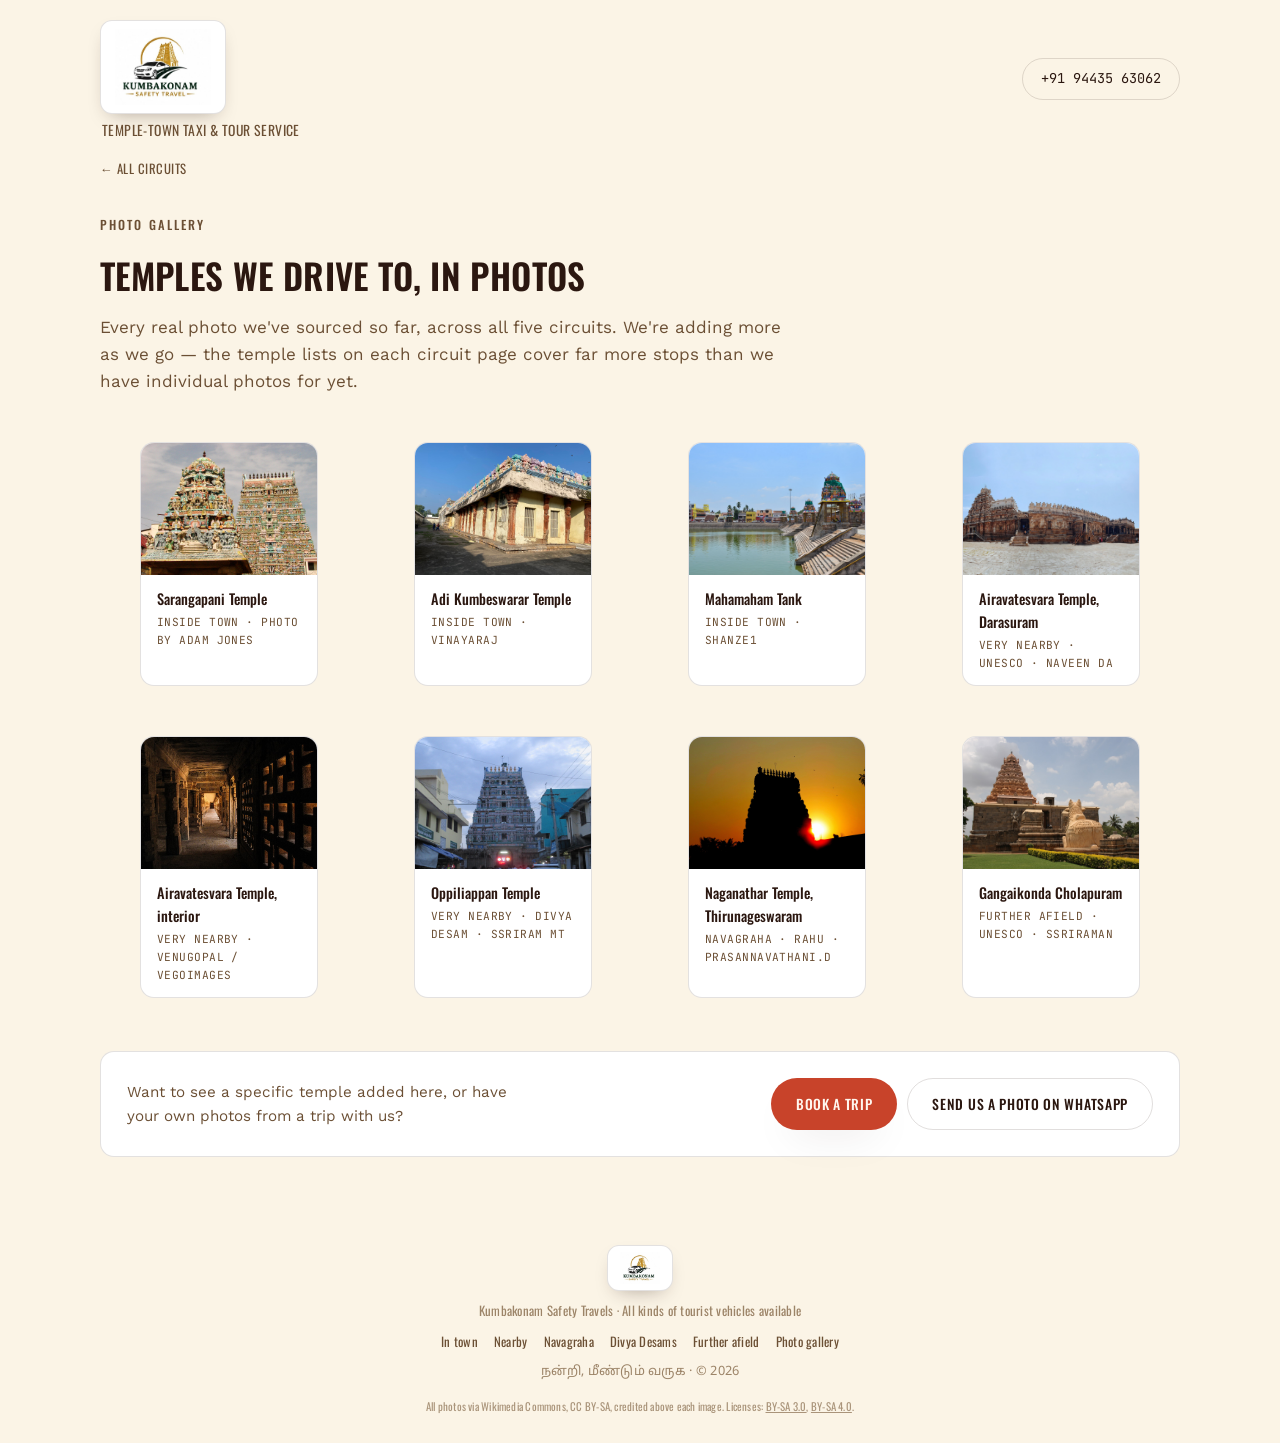
==== gallery.html @ 068ab3b4 "Initial commit: Kumbakonam Safety Travels landing page Static multi-page site: home page, five templ" ====
<!doctype html>
<html lang="en">
<head>
<meta charset="UTF-8">
<meta name="viewport" content="width=device-width, initial-scale=1">
<title>Temple Photo Gallery &mdash; Kumbakonam Safety Travels</title>
<link rel="preconnect" href="https://fonts.googleapis.com">
<link rel="preconnect" href="https://fonts.gstatic.com" crossorigin>
<link rel="stylesheet" href="https://fonts.googleapis.com/css2?family=Oswald:wght@300;400;500;600;700&family=Work+Sans:wght@400;500;600;700&family=JetBrains+Mono:wght@400;500;600&family=Noto+Sans+Tamil:wght@400;500;600&display=swap">
<link rel="stylesheet" href="site.css">
</head>
<body>

<header class="site">
  <a class="brand-link" href="index.html">
    <div class="brand">
      <span class="logo-plate"><img src="logo.jpeg" alt="Kumbakonam Safety Travels logo"></span>
      <span class="brand-text">Temple-town taxi &amp; tour service</span>
    </div>
  </a>
  <a class="header-call mono" href="tel:+919443563062">+91 94435 63062</a>
</header>

<main>
  <div style="max-width:1080px; margin:0 auto; padding-inline:0;">
    <a class="back-link" href="index.html#circuits">&larr; All circuits</a>
  </div>

  <section style="padding-top:12px;">
    <div class="section-head">
      <p class="eyebrow">Photo gallery</p>
      <h2>Temples we drive to, in photos</h2>
      <p>Every real photo we've sourced so far, across all five circuits. We're adding more as we go &mdash; the temple lists on each circuit page cover far more stops than we have individual photos for yet.</p>
    </div>

    <div class="gallery-grid">
      <figure class="gallery-item">
        <img src="gopurams-skyline.jpg" alt="Sarangapani Temple's twin gopuram towers in Kumbakonam">
        <figcaption>Sarangapani Temple<span>Inside town &middot; Photo by Adam Jones</span></figcaption>
      </figure>
      <figure class="gallery-item">
        <img src="adi-kumbeswarar.jpg" alt="Painted temple corridor at Adi Kumbeswarar Temple">
        <figcaption>Adi Kumbeswarar Temple<span>Inside town &middot; Vinayaraj</span></figcaption>
      </figure>
      <figure class="gallery-item">
        <img src="mahamaham-tank.jpg" alt="Mahamaham tank with temple gopurams and the town behind it">
        <figcaption>Mahamaham Tank<span>Inside town &middot; Shanze1</span></figcaption>
      </figure>
      <figure class="gallery-item">
        <img src="darasuram-panorama.jpg" alt="Airavatesvara Temple complex at Darasuram">
        <figcaption>Airavatesvara Temple, Darasuram<span>Very nearby &middot; UNESCO &middot; Naveen da</span></figcaption>
      </figure>
      <figure class="gallery-item">
        <img src="darasuram-temple.jpg" alt="Carved stone pillared corridor inside Airavatesvara Temple">
        <figcaption>Airavatesvara Temple, interior<span>Very nearby &middot; Venugopal / Vegoimages</span></figcaption>
      </figure>
      <figure class="gallery-item">
        <img src="oppiliappan.jpg" alt="Oppiliappan Temple gopuram tower at dusk">
        <figcaption>Oppiliappan Temple<span>Very nearby &middot; Divya Desam &middot; Ssriram mt</span></figcaption>
      </figure>
      <figure class="gallery-item">
        <img src="thirunageswaram.jpg" alt="Silhouette of the Naganathar Temple gopuram at Thirunageswaram at sunset">
        <figcaption>Naganathar Temple, Thirunageswaram<span>Navagraha &middot; Rahu &middot; Prasannavathani.D</span></figcaption>
      </figure>
      <figure class="gallery-item">
        <img src="gangaikonda-front.jpg" alt="Brihadeeswara Temple tower and Nandi statue at Gangaikonda Cholapuram">
        <figcaption>Gangaikonda Cholapuram<span>Further afield &middot; UNESCO &middot; Ssriraman</span></figcaption>
      </figure>
    </div>

    <div class="pkg-cta" style="margin-top:36px;">
      <p>Want to see a specific temple added here, or have your own photos from a trip with us?</p>
      <div class="actions">
        <a class="btn btn-primary" href="index.html#booking">Book a trip</a>
        <a class="btn btn-ghost" href="https://wa.me/919443563062" target="_blank" rel="noopener">Send us a photo on WhatsApp</a>
      </div>
    </div>
  </section>
</main>

<footer class="site">
  <span class="logo-plate"><img src="logo.jpeg" alt="Kumbakonam Safety Travels logo"></span>
  <p>Kumbakonam Safety Travels &middot; All kinds of tourist vehicles available</p>
  <nav>
    <a href="package-in-town.html">In town</a>
    <a href="package-nearby.html">Nearby</a>
    <a href="package-navagraha.html">Navagraha</a>
    <a href="package-divya-desam.html">Divya Desams</a>
    <a href="package-further.html">Further afield</a>
    <a href="gallery.html">Photo gallery</a>
  </nav>
  <p class="tamil">நன்றி, மீண்டும் வருக &middot; &copy; 2026</p>
  <p class="credits">All photos via Wikimedia Commons, CC BY-SA, credited above each image. Licenses: <a href="https://creativecommons.org/licenses/by-sa/3.0/" target="_blank" rel="noopener">BY-SA 3.0</a>, <a href="https://creativecommons.org/licenses/by-sa/4.0/" target="_blank" rel="noopener">BY-SA 4.0</a>.</p>
</footer>
</body>
</html>
---- site.css ----
:root{
  --bg:#FBF4E6;
  --bg-deep:#F2E2C4;
  --surface:#FFFFFF;
  --input-bg:#FFFFFF;
  --ink:#2B1710;
  --ink-soft:#6B4F34;
  --ink-faint:#9C8468;
  --on-light:#2B1710;
  --on-light-soft:#6B4F34;
  --line:rgba(43,23,16,0.14);
  --line-light:rgba(43,23,16,0.13);
  --primary:#9E5B20;
  --primary-deep:#8A4C18;
  --accent:#C8432A;
  --accent-ink:#FFF6EE;
  --maroon:#7A2518;
  --gold-soft:#96691E;
  --success:#2F7D4F;
  --shadow:0 18px 40px -22px rgba(43,23,16,0.28);
}

*{box-sizing:border-box;}
html{-webkit-text-size-adjust:100%;}
body{
  margin:0;
  background:var(--bg);
  color:var(--ink);
  font-family:"Work Sans","Noto Sans Tamil",system-ui,sans-serif;
  font-size:17px;
  line-height:1.6;
  padding-inline:20px;
}
@media (min-width:640px){ body{ padding-inline:40px; } }

h1,h2,h3,h4{ font-family:"Oswald",sans-serif; font-weight:600; text-wrap:balance; margin:0; }
a{ color:inherit; }
img{ max-width:100%; }
.mono{ font-family:"JetBrains Mono",ui-monospace,monospace; font-variant-numeric:tabular-nums; }
.wrap{ max-width:1080px; margin-inline:auto; }
.eyebrow{ font-family:"Oswald",sans-serif; font-weight:500; font-size:0.78rem; letter-spacing:0.17em; text-transform:uppercase; color:var(--primary); }
@media (prefers-reduced-motion:reduce){ *{ animation-duration:0.01ms !important; animation-iteration-count:1 !important; transition-duration:0.01ms !important; } }

/* ---------- header ---------- */
header.site{
  max-width:1080px; margin-inline:auto;
  display:flex; align-items:center; justify-content:space-between; gap:16px;
  padding-block:20px;
  flex-wrap:wrap;
}
.brand{ display:flex; flex-direction:column; align-items:flex-start; gap:8px; }
.brand-link{ text-decoration:none; }
.logo-plate{ background:#fff; border-radius:12px; padding:8px 14px; display:flex; align-items:center; box-shadow:0 8px 20px -10px rgba(43,23,16,0.4); border:1px solid var(--line-light); }
.logo-plate img{ display:block; height:76px; width:auto; }
.brand-text{ font-family:"Oswald",sans-serif; font-weight:400; font-size:0.86rem; letter-spacing:0.03em; line-height:1.2; color:var(--ink-soft); text-transform:uppercase; padding-left:2px; }
.header-call{
  font-family:"JetBrains Mono",monospace; font-size:0.85rem; text-decoration:none;
  border:1px solid var(--line); border-radius:999px; padding:9px 18px;
  color:var(--ink); transition:border-color .15s, color .15s;
}
.header-call:hover{ border-color:var(--accent); color:var(--accent); }

/* ---------- hero ---------- */
.hero{
  max-width:1080px; margin-inline:auto;
  display:grid; grid-template-columns:1.1fr 0.9fr; gap:48px; align-items:center;
  padding-block:28px 56px;
}
@media (max-width:760px){ .hero{ grid-template-columns:1fr; padding-block:12px 40px; } }
.hero h1{ font-size:clamp(2.2rem,5vw,3.5rem); line-height:1.08; letter-spacing:0.01em; }
.hero h1 em{ font-style:normal; color:var(--accent); }
.hero .tamil-line{ font-family:"Noto Sans Tamil","Work Sans",sans-serif; font-size:1.02rem; color:var(--gold-soft); margin-top:12px; }
.hero p.lede{ margin-top:18px; max-width:46ch; color:var(--ink-soft); font-size:1.08rem; }
.cta-row{ display:flex; flex-wrap:wrap; gap:12px; margin-top:28px; }
.btn{
  display:inline-flex; align-items:center; gap:8px; text-decoration:none;
  padding:14px 24px; border-radius:999px; font-family:"Oswald",sans-serif; font-weight:500; font-size:0.86rem;
  letter-spacing:0.05em; text-transform:uppercase; border:1px solid transparent; transition:transform .15s ease, box-shadow .15s ease, border-color .15s, color .15s;
}
.btn:active{ transform:translateY(1px); }
.btn-primary{ background:var(--accent); color:var(--accent-ink); box-shadow:var(--shadow); }
.btn-primary:hover{ box-shadow:0 20px 34px -16px rgba(200,67,42,0.4); }
.btn-ghost{ border-color:var(--line); color:var(--ink); }
.btn-ghost:hover{ border-color:var(--primary); color:var(--primary); }
.btn svg{ width:16px; height:16px; flex:none; }

.stat-row{ display:flex; gap:28px; margin-top:34px; flex-wrap:wrap; }
.stat{ min-width:84px; }
.stat b{ display:block; font-family:"JetBrains Mono",monospace; font-size:1.7rem; color:var(--gold-soft); }
.stat span{ font-size:0.78rem; color:var(--ink-faint); text-transform:uppercase; letter-spacing:0.06em; }

.gopuram-wrap{ display:flex; justify-content:center; }
.gopuram-wrap img{ width:min(100%,420px); aspect-ratio:4/5; object-fit:cover; border-radius:18px; display:block; box-shadow:0 24px 40px -18px rgba(43,23,16,0.4); }

.photo-band{ position:relative; height:clamp(220px,30vw,360px); overflow:hidden; margin-top:-1px; }
.photo-band img{ width:100%; height:100%; object-fit:cover; object-position:center 55%; display:block; }
.photo-band::after{ content:""; position:absolute; inset:0; background:linear-gradient(to top, rgba(20,12,6,0.85) 0%, rgba(20,12,6,0) 60%); }
.photo-band .caption{ position:absolute; left:20px; right:20px; bottom:16px; color:#FFF6EE; font-family:"Oswald",sans-serif; font-weight:500; font-size:0.95rem; letter-spacing:0.02em; z-index:1; text-wrap:balance; }
@media (min-width:640px){ .photo-band .caption{ left:40px; right:40px; font-size:1.1rem; } }
@media (max-width:560px){ .photo-band img{ object-position:center 38%; } }

.zone-photo{ margin:16px 0; border-radius:12px; overflow:hidden; border:1px solid var(--line-light); }
.zone-photo img{ width:100%; aspect-ratio:16/10; object-fit:cover; display:block; }
.zone-photo figcaption{ padding:10px 14px; background:var(--surface); color:var(--on-light-soft); font-size:0.8rem; font-family:"Oswald",sans-serif; letter-spacing:0.02em; }

footer.site{ padding-block:28px; text-align:center; display:flex; flex-direction:column; align-items:center; gap:10px; }
footer.site .logo-plate{ padding:6px 12px; }
footer.site .logo-plate img{ height:32px; }
footer.site p{ font-size:0.8rem; color:var(--ink-faint); margin:0; font-family:"Oswald",sans-serif; letter-spacing:0.02em; }
footer.site .tamil{ font-family:"Noto Sans Tamil","Work Sans",sans-serif; color:var(--ink-faint); }
footer.site nav{ display:flex; gap:16px; flex-wrap:wrap; justify-content:center; font-size:0.8rem; font-family:"Oswald",sans-serif; letter-spacing:0.02em; }
footer.site nav a{ text-decoration:none; color:var(--ink-soft); }
footer.site nav a:hover{ color:var(--accent); }
footer.site .credits{ font-size:0.68rem; color:var(--ink-faint); opacity:0.85; max-width:680px; line-height:1.7; margin-top:4px; }
footer.site .credits a{ color:inherit; }

/* ---------- booking form ---------- */
.form-card{ background:var(--surface); border:1px solid var(--line-light); border-radius:14px; padding:26px; box-shadow:var(--shadow); }
.form-grid{ display:grid; grid-template-columns:1fr 1fr; gap:16px; margin-top:18px; }
@media (max-width:560px){ .form-grid{ grid-template-columns:1fr; } }
.field{ display:flex; flex-direction:column; gap:6px; }
.field.full{ grid-column:1 / -1; }
.field label{ font-family:"Oswald",sans-serif; font-weight:500; font-size:0.7rem; letter-spacing:0.08em; text-transform:uppercase; color:var(--on-light-soft); }
.field input, .field select, .field textarea{
  font:inherit; font-size:0.95rem; color:var(--on-light); background:var(--input-bg);
  border:1px solid var(--line-light); border-radius:8px; padding:11px 13px; width:100%;
}
.field textarea{ resize:vertical; min-height:72px; }
.field input:focus, .field select:focus, .field textarea:focus{ outline:2px solid var(--accent); outline-offset:1px; }
.form-submit{ margin-top:20px; display:flex; align-items:center; gap:14px; flex-wrap:wrap; }
.form-submit .btn{ cursor:pointer; }
.form-submit .btn:disabled{ opacity:0.6; cursor:progress; }
.form-status{ font-size:0.86rem; font-family:"Work Sans",sans-serif; }
.form-status[data-state="ok"]{ color:var(--success); }
.form-status[data-state="err"]{ color:var(--accent); }
.honey{ position:absolute; left:-9999px; width:1px; height:1px; overflow:hidden; }

.booking-section{ padding-block:50px; }
.booking-grid{ max-width:1080px; margin-inline:auto; display:grid; grid-template-columns:1.15fr 0.85fr; gap:40px; align-items:start; }
@media (max-width:760px){ .booking-grid{ grid-template-columns:1fr; } }
.owner-card{ display:flex; align-items:center; gap:14px; background:var(--surface); border:1px solid var(--line-light); border-radius:14px; padding:12px; margin-bottom:22px; }
.owner-card img{ width:64px; height:64px; border-radius:50%; object-fit:cover; flex:none; }
.owner-card p{ margin:0; font-size:0.85rem; color:var(--on-light-soft); line-height:1.5; }
.owner-card p strong{ display:block; font-family:"Oswald",sans-serif; font-weight:500; color:var(--on-light); font-size:0.95rem; letter-spacing:0.01em; }
.addr{ margin-top:0; color:var(--ink-soft); font-size:0.95rem; line-height:1.7; }
.addr .mono{ color:var(--ink); }
.cta-actions{ display:flex; flex-direction:column; gap:12px; justify-content:center; }
.cta-actions .btn{ justify-content:center; }

/* ---------- trust strip ---------- */
.trust{ border-top:1px solid var(--line); border-bottom:1px solid var(--line); padding-block:26px; }
.trust-inner{ max-width:1080px; margin-inline:auto; display:flex; gap:20px; flex-wrap:wrap; align-items:center; justify-content:space-between; }
.rating-badge{ display:flex; align-items:center; gap:10px; text-decoration:none; color:var(--ink); }
.rating-badge .stars{ color:var(--gold-soft); font-size:1rem; letter-spacing:1px; }
.rating-badge .label{ font-size:0.85rem; color:var(--ink-soft); }
.rating-badge .label strong{ color:var(--ink); }
.feature-list{ display:flex; gap:26px; flex-wrap:wrap; }
.feature{ display:flex; align-items:center; gap:8px; font-size:0.88rem; color:var(--ink-soft); }
.feature svg{ width:16px; height:16px; color:var(--primary); flex:none; }

/* ---------- section shell ---------- */
section{ padding-block:60px; }
.section-head{ max-width:1080px; margin-inline:auto; margin-bottom:30px; }
.section-head h2{ font-size:clamp(1.6rem,3.4vw,2.2rem); margin-top:8px; text-transform:uppercase; letter-spacing:0.01em; }
.section-head p{ color:var(--ink-soft); max-width:62ch; margin-top:10px; }

/* ---------- zones ---------- */
.zone{ border-top:1px solid var(--line); padding-block:34px; }
.zone:last-child{ border-bottom:1px solid var(--line); }
.zone-inner{ max-width:1080px; margin-inline:auto; display:grid; grid-template-columns:220px 1fr; gap:28px; }
@media (max-width:720px){ .zone-inner{ grid-template-columns:1fr; gap:14px; } }
.zone-label .range{ font-family:"JetBrains Mono",monospace; font-size:1.3rem; color:var(--gold-soft); }
.zone-label h3{ font-size:1.15rem; margin-top:6px; text-transform:none; font-weight:500; }
.zone-label .count{ font-size:0.8rem; color:var(--ink-faint); margin-top:6px; }
.zone-label .pkg-link{ display:inline-flex; align-items:center; gap:6px; margin-top:14px; font-family:"Oswald",sans-serif; font-size:0.78rem; letter-spacing:0.04em; text-transform:uppercase; color:var(--accent); text-decoration:none; border-bottom:1px solid currentColor; padding-bottom:2px; }
.zone-label .pkg-link:hover{ color:var(--maroon); }
.chip-grid{ display:flex; flex-wrap:wrap; gap:9px; align-content:flex-start; }
.chip{
  display:inline-flex; align-items:baseline; gap:6px;
  border:1px solid var(--line-light); border-radius:999px; padding:8px 14px;
  font-size:0.87rem; background:var(--surface); color:var(--on-light);
}
.chip .tag{ font-family:"JetBrains Mono",monospace; font-size:0.6rem; text-transform:uppercase; letter-spacing:0.05em; color:#fff; background:var(--primary-deep); border-radius:4px; padding:2px 6px; }
.chip .tag.gold{ background:var(--maroon); }
.chip .note{ color:var(--on-light-soft); font-size:0.8rem; }

/* ---------- navagraha ---------- */
.navagraha-note{ max-width:1080px; margin:0 auto 22px; background:var(--surface); border:1px solid var(--line-light); border-left:4px solid var(--accent); border-radius:6px; padding:16px 20px; color:var(--on-light-soft); font-size:0.95rem; }
.nav-list{ max-width:1080px; margin-inline:auto; display:grid; grid-template-columns:repeat(3,1fr); gap:1px; background:var(--line-light); border:1px solid var(--line-light); border-radius:12px; overflow:hidden; }
@media (max-width:760px){ .nav-list{ grid-template-columns:repeat(2,1fr); } }
@media (max-width:480px){ .nav-list{ grid-template-columns:1fr; } }
.nav-item{ background:var(--surface); padding:18px 18px; display:flex; gap:12px; align-items:flex-start; }
.nav-glyph{ font-size:1.5rem; color:var(--primary-deep); font-family:"JetBrains Mono",monospace; width:1.4em; text-align:center; flex:none; }
.nav-item .n{ font-family:"JetBrains Mono",monospace; font-size:0.68rem; color:var(--on-light-soft); }
.nav-item h4{ font-family:"Oswald",sans-serif; font-weight:500; font-size:1rem; margin:3px 0 2px; color:var(--on-light); }
.nav-item .place{ font-size:0.82rem; color:var(--on-light-soft); }
.nav-item .km{ font-family:"JetBrains Mono",monospace; font-size:0.78rem; color:var(--accent); margin-top:4px; }

/* ---------- fleet / tariff ---------- */
.fleet-wrap{ background:var(--bg-deep); }
.table-scroll{ max-width:1080px; margin-inline:auto; overflow-x:auto; border-radius:12px; border:1px solid var(--line-light); }
table.tariff{ border-collapse:collapse; width:100%; min-width:680px; background:var(--surface); }
table.tariff th, table.tariff td{ padding:13px 16px; text-align:left; border-bottom:1px solid var(--line-light); white-space:nowrap; }
table.tariff thead th{ background:var(--primary-deep); color:#fff; font-family:"Oswald",sans-serif; font-weight:500; font-size:0.9rem; text-transform:uppercase; letter-spacing:0.03em; }
table.tariff tbody tr:last-child td{ border-bottom:none; }
table.tariff tbody tr:nth-child(even){ background:color-mix(in srgb, var(--bg-deep) 35%, var(--surface)); }
table.tariff td.num, table.tariff th.num{ font-family:"JetBrains Mono",monospace; font-variant-numeric:tabular-nums; color:var(--on-light); }
table.tariff td.vname{ font-family:"Oswald",sans-serif; font-weight:500; color:var(--on-light); }
.tariff-notes{ max-width:1080px; margin:18px auto 0; display:grid; gap:6px; font-size:0.85rem; color:var(--ink-soft); }
.tariff-notes .mono{ color:var(--gold-soft); }
.fleet-gallery{ max-width:1080px; margin:0 auto 32px; display:grid; grid-template-columns:repeat(3,1fr); gap:16px; }
@media (max-width:720px){ .fleet-gallery{ grid-template-columns:1fr; } }
.fleet-photo{ border-radius:14px; overflow:hidden; background:var(--surface); border:1px solid var(--line-light); }
.fleet-photo img{ display:block; width:100%; aspect-ratio:4/3; object-fit:cover; }
.fleet-photo figcaption{ padding:12px 16px; font-family:"Oswald",sans-serif; font-weight:500; font-size:0.9rem; color:var(--on-light); letter-spacing:0.02em; }
.fleet-photo figcaption span{ display:block; font-family:"JetBrains Mono",monospace; font-weight:400; font-size:0.72rem; color:var(--on-light-soft); text-transform:uppercase; letter-spacing:0.05em; margin-top:2px; }
.fleet-list{ max-width:1080px; margin:0 auto 26px; display:flex; flex-wrap:wrap; gap:10px; }
.fleet-pill{ border:1px solid var(--line-light); background:var(--surface); color:var(--on-light); border-radius:999px; padding:8px 17px; font-size:0.85rem; font-family:"Oswald",sans-serif; letter-spacing:0.02em; }

/* ---------- cta band ---------- */
.cta-band{ background:var(--bg-deep); border-top:1px solid var(--line); }
.cta-band .wrap{ padding-block:54px; display:grid; grid-template-columns:1.1fr 0.9fr; gap:40px; align-items:start; }
@media (max-width:760px){ .cta-band .wrap{ grid-template-columns:1fr; } }
.cta-band h2{ font-size:clamp(1.6rem,3.6vw,2.3rem); text-transform:uppercase; }

/* ---------- package pages ---------- */
.pkg-hero{ position:relative; max-width:1080px; margin:0 auto; border-radius:18px; overflow:hidden; margin-top:10px; }
.pkg-hero img{ width:100%; height:clamp(220px,38vw,420px); object-fit:cover; display:block; }
.pkg-hero::after{ content:""; position:absolute; inset:0; background:linear-gradient(to top, rgba(20,12,6,0.82) 0%, rgba(20,12,6,0.05) 55%); }
.pkg-hero .pkg-hero-text{ position:absolute; left:24px; right:24px; bottom:22px; color:#FFF6EE; z-index:1; }
.pkg-hero .pkg-hero-text .eyebrow{ color:var(--gold-soft); }
.pkg-hero h1{ font-size:clamp(1.8rem,4.4vw,2.8rem); color:#fff; margin-top:6px; }
.pkg-hero p{ color:#F0DFC8; margin-top:8px; max-width:56ch; font-size:0.98rem; }
@media (min-width:640px){ .pkg-hero .pkg-hero-text{ left:40px; right:40px; bottom:30px; } }

.pkg-stats{ max-width:1080px; margin:22px auto 0; display:flex; gap:28px; flex-wrap:wrap; }

.map-card{ max-width:1080px; margin:0 auto; border-radius:14px; overflow:hidden; border:1px solid var(--line-light); background:var(--surface); }
#map{ height:420px; width:100%; }
@media (max-width:560px){ #map{ height:320px; } }
.map-legend{ padding:14px 18px; display:flex; flex-wrap:wrap; gap:10px 18px; align-items:center; font-size:0.8rem; color:var(--on-light-soft); border-top:1px solid var(--line-light); }
.map-legend .dot{ display:inline-flex; align-items:center; justify-content:center; width:18px; height:18px; border-radius:50%; background:var(--accent); color:#fff; font-family:"JetBrains Mono",monospace; font-size:0.62rem; margin-right:5px; }
.map-pin-num{ background:var(--accent); color:#fff; border-radius:50%; width:22px; height:22px; display:flex; align-items:center; justify-content:center; font-family:"JetBrains Mono",monospace; font-size:0.72rem; font-weight:700; border:2px solid #fff; box-shadow:0 2px 6px rgba(0,0,0,0.35); }

.temple-list{ max-width:1080px; margin:28px auto 0; }
.temple-list h3{ font-size:1.05rem; margin-bottom:14px; }
.temple-rows{ display:grid; gap:1px; background:var(--line-light); border:1px solid var(--line-light); border-radius:12px; overflow:hidden; }
.temple-row{ background:var(--surface); display:flex; align-items:center; gap:14px; padding:13px 18px; }
.temple-row .idx{ width:26px; height:26px; border-radius:50%; background:var(--primary-deep); color:#fff; font-family:"JetBrains Mono",monospace; font-size:0.72rem; display:flex; align-items:center; justify-content:center; flex:none; }
.temple-row .idx.unpinned{ background:var(--line-light); color:var(--ink-faint); }
.temple-row .name{ font-family:"Oswald",sans-serif; font-weight:500; font-size:0.95rem; flex:1; min-width:160px; }
.temple-row .note{ color:var(--on-light-soft); font-size:0.82rem; }
.temple-row .dist{ font-family:"JetBrains Mono",monospace; font-size:0.82rem; color:var(--accent); margin-left:auto; }
.unpinned-note{ max-width:1080px; margin:14px auto 0; font-size:0.8rem; color:var(--ink-faint); }

.pkg-cta{ max-width:1080px; margin:40px auto 0; background:var(--surface); border:1px solid var(--line-light); border-radius:14px; padding:26px; display:flex; flex-wrap:wrap; gap:20px; align-items:center; justify-content:space-between; }
.pkg-cta p{ margin:0; color:var(--on-light-soft); font-size:0.95rem; max-width:46ch; }
.pkg-cta .actions{ display:flex; gap:10px; flex-wrap:wrap; }

.back-link{ max-width:1080px; margin:0 auto 14px; display:block; font-family:"Oswald",sans-serif; font-size:0.8rem; letter-spacing:0.04em; text-transform:uppercase; color:var(--ink-soft); text-decoration:none; }
.back-link:hover{ color:var(--accent); }

.pkg-grid-nav{ max-width:1080px; margin:0 auto; display:grid; grid-template-columns:repeat(auto-fit,minmax(200px,1fr)); gap:16px; }
.pkg-card{ display:block; text-decoration:none; color:inherit; border-radius:14px; overflow:hidden; border:1px solid var(--line-light); background:var(--surface); transition:box-shadow .15s ease, transform .15s ease; }
.pkg-card:hover{ box-shadow:var(--shadow); transform:translateY(-2px); }
.pkg-card img{ width:100%; aspect-ratio:4/3; object-fit:cover; display:block; }
.pkg-card .pkg-card-body{ padding:14px 16px; }
.pkg-card .pkg-card-body .range{ font-family:"JetBrains Mono",monospace; font-size:0.72rem; color:var(--gold-soft); }
.pkg-card .pkg-card-body h3{ font-size:1.02rem; margin-top:4px; }

/* ---------- gallery page ---------- */
.gallery-grid{ max-width:1080px; margin:0 auto; display:grid; grid-template-columns:repeat(auto-fit,minmax(230px,1fr)); gap:16px; }
.gallery-item{ border-radius:14px; overflow:hidden; border:1px solid var(--line-light); background:var(--surface); }
.gallery-item img{ width:100%; aspect-ratio:4/3; object-fit:cover; display:block; }
.gallery-item figcaption{ padding:12px 16px; font-family:"Oswald",sans-serif; font-weight:500; font-size:0.9rem; color:var(--on-light); }
.gallery-item figcaption span{ display:block; font-family:"JetBrains Mono",monospace; font-weight:400; font-size:0.7rem; color:var(--on-light-soft); text-transform:uppercase; letter-spacing:0.04em; margin-top:4px; }
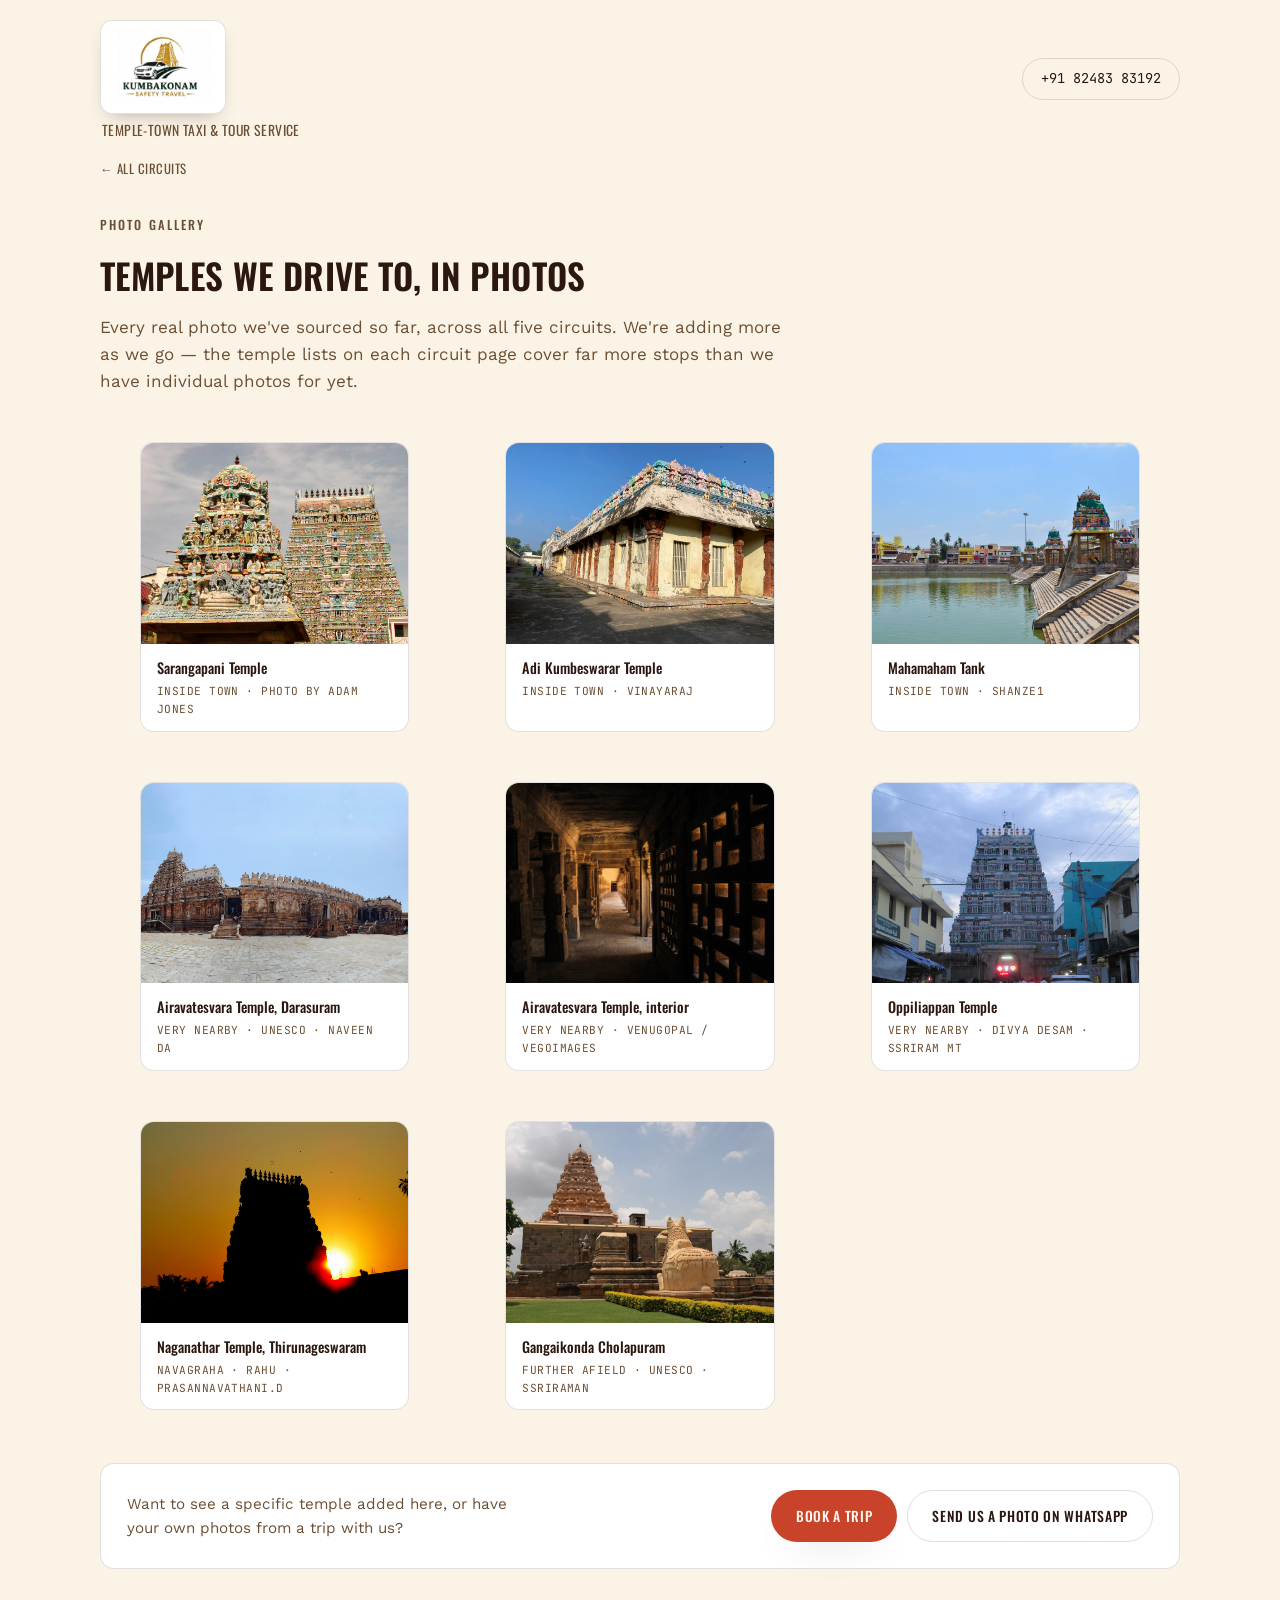
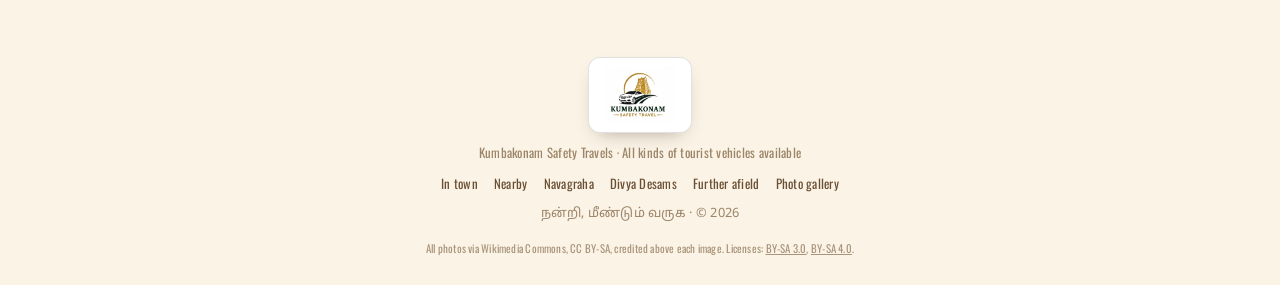
==== commit c5cb4532: "Make 82483 83192 the primary number, reorder Navagraha stops WhatsApp links and the header call butt" ====
--- a/gallery.html
+++ b/gallery.html
@@ -18,7 +18,7 @@
       <span class="brand-text">Temple-town taxi &amp; tour service</span>
     </div>
   </a>
-  <a class="header-call mono" href="tel:+919443563062">+91 94435 63062</a>
+  <a class="header-call mono" href="tel:+918248383192">+91 82483 83192</a>
 </header>
 
 <main>
@@ -72,7 +72,7 @@
       <p>Want to see a specific temple added here, or have your own photos from a trip with us?</p>
       <div class="actions">
         <a class="btn btn-primary" href="index.html#booking">Book a trip</a>
-        <a class="btn btn-ghost" href="https://wa.me/919443563062" target="_blank" rel="noopener">Send us a photo on WhatsApp</a>
+        <a class="btn btn-ghost" href="https://wa.me/918248383192" target="_blank" rel="noopener">Send us a photo on WhatsApp</a>
       </div>
     </div>
   </section>
--- a/site.css
+++ b/site.css
@@ -29,9 +29,9 @@
   font-family:"Work Sans","Noto Sans Tamil",system-ui,sans-serif;
   font-size:17px;
   line-height:1.6;
-  padding-inline:20px;
-}
-@media (min-width:640px){ body{ padding-inline:40px; } }
+  padding-inline:32px;
+}
+@media (min-width:640px){ body{ padding-inline:44px; } }
 
 h1,h2,h3,h4{ font-family:"Oswald",sans-serif; font-weight:600; text-wrap:balance; margin:0; }
 a{ color:inherit; }
@@ -95,7 +95,7 @@
 .photo-band{ position:relative; height:clamp(220px,30vw,360px); overflow:hidden; margin-top:-1px; }
 .photo-band img{ width:100%; height:100%; object-fit:cover; object-position:center 55%; display:block; }
 .photo-band::after{ content:""; position:absolute; inset:0; background:linear-gradient(to top, rgba(20,12,6,0.85) 0%, rgba(20,12,6,0) 60%); }
-.photo-band .caption{ position:absolute; left:20px; right:20px; bottom:16px; color:#FFF6EE; font-family:"Oswald",sans-serif; font-weight:500; font-size:0.95rem; letter-spacing:0.02em; z-index:1; text-wrap:balance; }
+.photo-band .caption{ position:absolute; left:32px; right:32px; bottom:16px; color:#FFF6EE; font-family:"Oswald",sans-serif; font-weight:500; font-size:0.95rem; letter-spacing:0.02em; z-index:1; text-wrap:balance; }
 @media (min-width:640px){ .photo-band .caption{ left:40px; right:40px; font-size:1.1rem; } }
 @media (max-width:560px){ .photo-band img{ object-position:center 38%; } }
 
@@ -104,8 +104,8 @@
 .zone-photo figcaption{ padding:10px 14px; background:var(--surface); color:var(--on-light-soft); font-size:0.8rem; font-family:"Oswald",sans-serif; letter-spacing:0.02em; }
 
 footer.site{ padding-block:28px; text-align:center; display:flex; flex-direction:column; align-items:center; gap:10px; }
-footer.site .logo-plate{ padding:6px 12px; }
-footer.site .logo-plate img{ height:32px; }
+footer.site .logo-plate{ padding:9px 16px; }
+footer.site .logo-plate img{ height:56px; }
 footer.site p{ font-size:0.8rem; color:var(--ink-faint); margin:0; font-family:"Oswald",sans-serif; letter-spacing:0.02em; }
 footer.site .tamil{ font-family:"Noto Sans Tamil","Work Sans",sans-serif; color:var(--ink-faint); }
 footer.site nav{ display:flex; gap:16px; flex-wrap:wrap; justify-content:center; font-size:0.8rem; font-family:"Oswald",sans-serif; letter-spacing:0.02em; }
@@ -138,10 +138,11 @@
 .booking-section{ padding-block:50px; }
 .booking-grid{ max-width:1080px; margin-inline:auto; display:grid; grid-template-columns:1.15fr 0.85fr; gap:40px; align-items:start; }
 @media (max-width:760px){ .booking-grid{ grid-template-columns:1fr; } }
-.owner-card{ display:flex; align-items:center; gap:14px; background:var(--surface); border:1px solid var(--line-light); border-radius:14px; padding:12px; margin-bottom:22px; }
-.owner-card img{ width:64px; height:64px; border-radius:50%; object-fit:cover; flex:none; }
-.owner-card p{ margin:0; font-size:0.85rem; color:var(--on-light-soft); line-height:1.5; }
-.owner-card p strong{ display:block; font-family:"Oswald",sans-serif; font-weight:500; color:var(--on-light); font-size:0.95rem; letter-spacing:0.01em; }
+.owner-card{ display:flex; align-items:center; gap:18px; background:var(--surface); border:1px solid var(--line-light); border-radius:14px; padding:16px; margin-bottom:22px; }
+.owner-card img{ width:110px; height:auto; border-radius:10px; display:block; flex:none; }
+.owner-card p{ margin:0; font-size:0.92rem; color:var(--on-light-soft); line-height:1.5; }
+.owner-card p strong{ display:block; font-family:"Oswald",sans-serif; font-weight:500; color:var(--on-light); font-size:1.05rem; letter-spacing:0.01em; margin-bottom:2px; }
+@media (max-width:420px){ .owner-card img{ width:88px; } }
 .addr{ margin-top:0; color:var(--ink-soft); font-size:0.95rem; line-height:1.7; }
 .addr .mono{ color:var(--ink); }
 .cta-actions{ display:flex; flex-direction:column; gap:12px; justify-content:center; }
@@ -197,17 +198,26 @@
 .nav-item .km{ font-family:"JetBrains Mono",monospace; font-size:0.78rem; color:var(--accent); margin-top:4px; }
 
 /* ---------- fleet / tariff ---------- */
-.fleet-wrap{ background:var(--bg-deep); }
+.fleet-wrap{ background:var(--bg); border-top:1px solid var(--line); }
 .table-scroll{ max-width:1080px; margin-inline:auto; overflow-x:auto; border-radius:12px; border:1px solid var(--line-light); }
 table.tariff{ border-collapse:collapse; width:100%; min-width:680px; background:var(--surface); }
 table.tariff th, table.tariff td{ padding:13px 16px; text-align:left; border-bottom:1px solid var(--line-light); white-space:nowrap; }
 table.tariff thead th{ background:var(--primary-deep); color:#fff; font-family:"Oswald",sans-serif; font-weight:500; font-size:0.9rem; text-transform:uppercase; letter-spacing:0.03em; }
 table.tariff tbody tr:last-child td{ border-bottom:none; }
-table.tariff tbody tr:nth-child(even){ background:color-mix(in srgb, var(--bg-deep) 35%, var(--surface)); }
 table.tariff td.num, table.tariff th.num{ font-family:"JetBrains Mono",monospace; font-variant-numeric:tabular-nums; color:var(--on-light); }
 table.tariff td.vname{ font-family:"Oswald",sans-serif; font-weight:500; color:var(--on-light); }
 .tariff-notes{ max-width:1080px; margin:18px auto 0; display:grid; gap:6px; font-size:0.85rem; color:var(--ink-soft); }
 .tariff-notes .mono{ color:var(--gold-soft); }
+@media (max-width:640px){
+  .table-scroll{ overflow-x:visible; border:none; }
+  table.tariff{ min-width:0; display:block; width:100%; background:transparent; }
+  table.tariff thead{ position:absolute; width:1px; height:1px; overflow:hidden; clip:rect(0 0 0 0); }
+  table.tariff tbody{ display:flex; flex-direction:column; gap:12px; }
+  table.tariff tr{ display:block; background:var(--surface); border:1px solid var(--line-light); border-radius:12px; padding:14px 16px; }
+  table.tariff td{ display:flex; justify-content:space-between; align-items:baseline; gap:12px; border:none; padding:7px 0; white-space:normal; }
+  table.tariff td.vname{ font-size:1.02rem; padding:0 0 10px; margin-bottom:6px; border-bottom:1px solid var(--line-light); display:block; }
+  table.tariff td.num::before{ content:attr(data-label); font-family:"Oswald",sans-serif; font-size:0.72rem; letter-spacing:0.04em; text-transform:uppercase; color:var(--on-light-soft); }
+}
 .fleet-gallery{ max-width:1080px; margin:0 auto 32px; display:grid; grid-template-columns:repeat(3,1fr); gap:16px; }
 @media (max-width:720px){ .fleet-gallery{ grid-template-columns:1fr; } }
 .fleet-photo{ border-radius:14px; overflow:hidden; background:var(--surface); border:1px solid var(--line-light); }
@@ -218,22 +228,20 @@
 .fleet-pill{ border:1px solid var(--line-light); background:var(--surface); color:var(--on-light); border-radius:999px; padding:8px 17px; font-size:0.85rem; font-family:"Oswald",sans-serif; letter-spacing:0.02em; }
 
 /* ---------- cta band ---------- */
-.cta-band{ background:var(--bg-deep); border-top:1px solid var(--line); }
+.cta-band{ background:var(--bg); border-top:1px solid var(--line); }
 .cta-band .wrap{ padding-block:54px; display:grid; grid-template-columns:1.1fr 0.9fr; gap:40px; align-items:start; }
 @media (max-width:760px){ .cta-band .wrap{ grid-template-columns:1fr; } }
 .cta-band h2{ font-size:clamp(1.6rem,3.6vw,2.3rem); text-transform:uppercase; }
 
 /* ---------- package pages ---------- */
-.pkg-hero{ position:relative; max-width:1080px; margin:0 auto; border-radius:18px; overflow:hidden; margin-top:10px; }
-.pkg-hero img{ width:100%; height:clamp(220px,38vw,420px); object-fit:cover; display:block; }
-.pkg-hero::after{ content:""; position:absolute; inset:0; background:linear-gradient(to top, rgba(20,12,6,0.82) 0%, rgba(20,12,6,0.05) 55%); }
-.pkg-hero .pkg-hero-text{ position:absolute; left:24px; right:24px; bottom:22px; color:#FFF6EE; z-index:1; }
-.pkg-hero .pkg-hero-text .eyebrow{ color:var(--gold-soft); }
-.pkg-hero h1{ font-size:clamp(1.8rem,4.4vw,2.8rem); color:#fff; margin-top:6px; }
-.pkg-hero p{ color:#F0DFC8; margin-top:8px; max-width:56ch; font-size:0.98rem; }
-@media (min-width:640px){ .pkg-hero .pkg-hero-text{ left:40px; right:40px; bottom:30px; } }
-
-.pkg-stats{ max-width:1080px; margin:22px auto 0; display:flex; gap:28px; flex-wrap:wrap; }
+.pkg-hero{ max-width:1080px; margin:10px auto 0; border-radius:18px; overflow:hidden; }
+.pkg-hero img{ width:100%; height:clamp(200px,34vw,360px); object-fit:cover; display:block; }
+
+.pkg-hero-text{ max-width:1080px; margin:22px auto 0; }
+.pkg-hero-text h1{ font-size:clamp(1.7rem,4.2vw,2.6rem); margin-top:6px; }
+.pkg-hero-text p{ color:var(--ink-soft); margin-top:10px; max-width:60ch; font-size:0.98rem; }
+
+.pkg-stats{ max-width:1080px; margin:24px auto 0; display:flex; gap:28px; flex-wrap:wrap; }
 
 .map-card{ max-width:1080px; margin:0 auto; border-radius:14px; overflow:hidden; border:1px solid var(--line-light); background:var(--surface); }
 #map{ height:420px; width:100%; }
@@ -243,15 +251,15 @@
 .map-pin-num{ background:var(--accent); color:#fff; border-radius:50%; width:22px; height:22px; display:flex; align-items:center; justify-content:center; font-family:"JetBrains Mono",monospace; font-size:0.72rem; font-weight:700; border:2px solid #fff; box-shadow:0 2px 6px rgba(0,0,0,0.35); }
 
 .temple-list{ max-width:1080px; margin:28px auto 0; }
-.temple-list h3{ font-size:1.05rem; margin-bottom:14px; }
-.temple-rows{ display:grid; gap:1px; background:var(--line-light); border:1px solid var(--line-light); border-radius:12px; overflow:hidden; }
-.temple-row{ background:var(--surface); display:flex; align-items:center; gap:14px; padding:13px 18px; }
-.temple-row .idx{ width:26px; height:26px; border-radius:50%; background:var(--primary-deep); color:#fff; font-family:"JetBrains Mono",monospace; font-size:0.72rem; display:flex; align-items:center; justify-content:center; flex:none; }
-.temple-row .idx.unpinned{ background:var(--line-light); color:var(--ink-faint); }
-.temple-row .name{ font-family:"Oswald",sans-serif; font-weight:500; font-size:0.95rem; flex:1; min-width:160px; }
-.temple-row .note{ color:var(--on-light-soft); font-size:0.82rem; }
-.temple-row .dist{ font-family:"JetBrains Mono",monospace; font-size:0.82rem; color:var(--accent); margin-left:auto; }
-.unpinned-note{ max-width:1080px; margin:14px auto 0; font-size:0.8rem; color:var(--ink-faint); }
+.temple-list h3{ font-size:1.05rem; margin-bottom:10px; }
+.temple-rows{ display:flex; flex-direction:column; }
+.temple-row{ display:flex; flex-wrap:wrap; align-items:baseline; column-gap:10px; padding:9px 0; border-bottom:1px solid var(--line-light); }
+.temple-row:last-child{ border-bottom:none; }
+.temple-row .idx{ font-family:"JetBrains Mono",monospace; font-size:0.82rem; color:var(--gold-soft); flex:none; }
+.temple-row .name{ font-family:"Oswald",sans-serif; font-weight:500; font-size:0.95rem; }
+.temple-row .note{ color:var(--on-light-soft); font-size:0.85rem; }
+.also-list{ margin-top:8px; color:var(--ink-soft); font-size:0.92rem; line-height:1.7; }
+.unpinned-note{ max-width:1080px; margin:16px auto 0; font-size:0.8rem; color:var(--ink-faint); }
 
 .pkg-cta{ max-width:1080px; margin:40px auto 0; background:var(--surface); border:1px solid var(--line-light); border-radius:14px; padding:26px; display:flex; flex-wrap:wrap; gap:20px; align-items:center; justify-content:space-between; }
 .pkg-cta p{ margin:0; color:var(--on-light-soft); font-size:0.95rem; max-width:46ch; }
@@ -260,17 +268,49 @@
 .back-link{ max-width:1080px; margin:0 auto 14px; display:block; font-family:"Oswald",sans-serif; font-size:0.8rem; letter-spacing:0.04em; text-transform:uppercase; color:var(--ink-soft); text-decoration:none; }
 .back-link:hover{ color:var(--accent); }
 
-.pkg-grid-nav{ max-width:1080px; margin:0 auto; display:grid; grid-template-columns:repeat(auto-fit,minmax(200px,1fr)); gap:16px; }
-.pkg-card{ display:block; text-decoration:none; color:inherit; border-radius:14px; overflow:hidden; border:1px solid var(--line-light); background:var(--surface); transition:box-shadow .15s ease, transform .15s ease; }
+.pkg-grid-nav{ max-width:1080px; margin:0 auto; display:grid; grid-template-columns:repeat(3,1fr); gap:16px; }
+@media (max-width:760px){ .pkg-grid-nav{ grid-template-columns:repeat(2,1fr); gap:12px; } }
+@media (max-width:420px){ .pkg-grid-nav{ gap:9px; } }
+.pkg-card{ display:block; text-decoration:none; color:inherit; border-radius:14px; overflow:hidden; border:1px solid var(--line-light); background:var(--surface); transition:box-shadow .15s ease, transform .15s ease; min-width:0; }
 .pkg-card:hover{ box-shadow:var(--shadow); transform:translateY(-2px); }
 .pkg-card img{ width:100%; aspect-ratio:4/3; object-fit:cover; display:block; }
 .pkg-card .pkg-card-body{ padding:14px 16px; }
+@media (max-width:420px){ .pkg-card .pkg-card-body{ padding:9px 10px; } }
 .pkg-card .pkg-card-body .range{ font-family:"JetBrains Mono",monospace; font-size:0.72rem; color:var(--gold-soft); }
 .pkg-card .pkg-card-body h3{ font-size:1.02rem; margin-top:4px; }
+@media (max-width:420px){ .pkg-card .pkg-card-body h3{ font-size:0.86rem; } }
 
 /* ---------- gallery page ---------- */
-.gallery-grid{ max-width:1080px; margin:0 auto; display:grid; grid-template-columns:repeat(auto-fit,minmax(230px,1fr)); gap:16px; }
+.gallery-grid{ max-width:1080px; margin:0 auto; display:grid; grid-template-columns:repeat(3,1fr); gap:16px; }
+@media (max-width:760px){ .gallery-grid{ grid-template-columns:repeat(2,1fr); gap:12px; } }
+@media (max-width:480px){ .gallery-grid{ grid-template-columns:1fr; } }
 .gallery-item{ border-radius:14px; overflow:hidden; border:1px solid var(--line-light); background:var(--surface); }
 .gallery-item img{ width:100%; aspect-ratio:4/3; object-fit:cover; display:block; }
 .gallery-item figcaption{ padding:12px 16px; font-family:"Oswald",sans-serif; font-weight:500; font-size:0.9rem; color:var(--on-light); }
 .gallery-item figcaption span{ display:block; font-family:"JetBrains Mono",monospace; font-weight:400; font-size:0.7rem; color:var(--on-light-soft); text-transform:uppercase; letter-spacing:0.04em; margin-top:4px; }
+
+/* ---------- tighten generous spacing on phones ---------- */
+@media (max-width:640px){
+  section{ padding-block:36px; }
+  .section-head{ margin-bottom:20px; }
+  .hero{ padding-block:8px 28px; }
+  .stat-row{ margin-top:22px; gap:18px 22px; }
+  .cta-row{ margin-top:20px; }
+  .booking-section{ padding-block:32px; }
+  .trust{ padding-block:18px; }
+  .zone{ padding-block:22px; }
+  .zone-inner{ gap:10px; }
+  .zone-label .pkg-link{ margin-top:10px; }
+  .navagraha-note{ margin-bottom:14px; }
+  .cta-band .wrap{ padding-block:36px; }
+  .fleet-gallery{ margin-bottom:20px; }
+  .fleet-list{ margin-bottom:18px; }
+  footer.site{ padding-block:22px; gap:8px; }
+  .pkg-hero{ margin-top:4px; }
+  .pkg-stats{ margin-top:16px; gap:18px; }
+  .map-legend{ padding:12px 14px; }
+  .temple-list{ margin-top:20px; }
+  .temple-list h3{ margin-bottom:10px; }
+  .pkg-cta{ margin-top:26px; padding:18px; }
+  .unpinned-note{ margin-top:10px; }
+}
